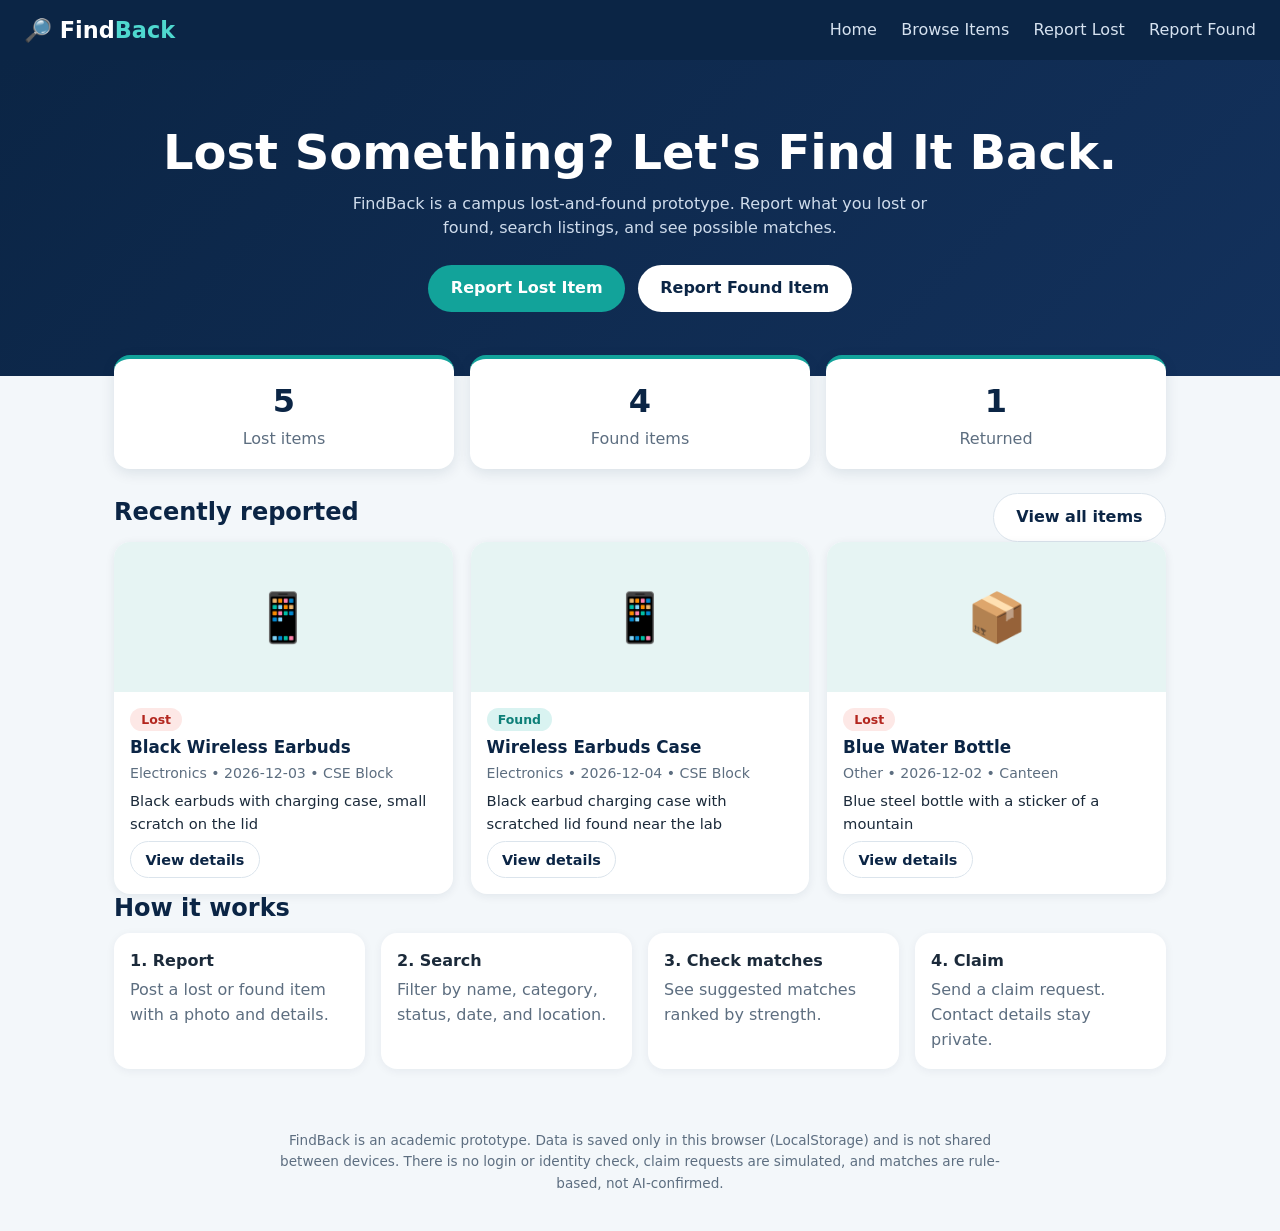
==== index.html @ 36c019fc "Add FindBack prototype" ====
<!DOCTYPE html>
<html lang="en">
<head>
<meta charset="UTF-8">
<meta name="viewport" content="width=device-width, initial-scale=1">
<title>FindBack – Campus Lost & Found</title>
<link rel="stylesheet" href="style.css">
</head>
<body>
<header class="nav">
  <a class="logo" href="#" data-view="home">🔎 Find<span>Back</span></a>
  <button id="menuBtn" aria-label="Toggle menu">☰</button>
  <nav id="menu">
    <a href="#" data-view="home">Home</a>
    <a href="#" data-view="browse">Browse Items</a>
    <a href="#" data-view="lost">Report Lost</a>
    <a href="#" data-view="found">Report Found</a>
  </nav>
</header>

<main>
  <!-- HOME -->
  <section id="home" class="view active">
    <div class="hero">
      <h1>Lost Something? Let's Find It Back.</h1>
      <p>FindBack is a campus lost-and-found prototype. Report what you lost or found, search listings, and see possible matches.</p>
      <div class="actions">
        <button class="btn primary" data-view="lost">Report Lost Item</button>
        <button class="btn light" data-view="found">Report Found Item</button>
      </div>
    </div>
    <div class="wrap">
      <div class="stats" id="stats"></div>
      <div class="head"><h2>Recently reported</h2><button class="btn ghost" data-view="browse">View all items</button></div>
      <div class="grid" id="recent"></div>
      <h2>How it works</h2>
      <div class="steps">
        <div><b>1. Report</b><p>Post a lost or found item with a photo and details.</p></div>
        <div><b>2. Search</b><p>Filter by name, category, status, date, and location.</p></div>
        <div><b>3. Check matches</b><p>See suggested matches ranked by strength.</p></div>
        <div><b>4. Claim</b><p>Send a claim request. Contact details stay private.</p></div>
      </div>
    </div>
  </section>

  <!-- BROWSE -->
  <section id="browse" class="view">
    <div class="wrap">
      <h2>Browse items</h2>
      <div class="filters">
        <input id="fq" type="search" placeholder="Search item name">
        <select id="fc"></select>
        <select id="fs">
          <option value="">All statuses</option><option>Lost</option><option>Found</option><option>Possible Match</option><option>Returned</option>
        </select>
        <input id="fd" type="date" aria-label="Date">
        <select id="fl"></select>
        <button class="btn ghost" id="clear">Clear search</button>
      </div>
      <div id="count" class="muted"></div>
      <div class="grid" id="list"></div>
      <div id="empty" class="empty" hidden>No items match your search. Try clearing a filter or <a href="#" data-view="lost">report a lost item</a>.</div>
      <div class="head"><h2>Suggested matches</h2></div>
      <p class="note">These are rule-based suggestions, not confirmed matches. Always verify before returning an item.</p>
      <div id="pairs"></div>
    </div>
  </section>

  <!-- REPORT FORM (used for both Lost and Found) -->
  <section id="report" class="view">
    <div class="wrap narrow">
      <h2 id="formTitle">Report item</h2>
      <form id="form" novalidate>
        <div id="formErr" class="alert" hidden></div>
        <label>Item name<input name="name" maxlength="60" placeholder="e.g. Black wireless earbuds"></label>
        <label>Category<select name="category"></select></label>
        <label>Description<textarea name="description" rows="3" maxlength="300" placeholder="Colour, brand, marks, contents..."></textarea></label>
        <label><span id="dateLbl">Date</span><input name="date" type="date"></label>
        <label><span id="locLbl">Location</span><select name="location"></select></label>
        <label>Item image (optional)<input name="image" type="file" accept="image/*"></label>
        <label>Contact information (email or phone, kept private)<input name="contact" placeholder="you@college.edu or 9876543210"></label>
        <div class="actions"><button class="btn primary" type="submit" id="submitBtn">Submit report</button><button class="btn ghost" type="button" data-view="browse">Cancel</button></div>
      </form>
    </div>
  </section>
</main>

<footer>
  <p>FindBack is an academic prototype. Data is saved only in this browser (LocalStorage) and is not shared between devices. There is no login or identity check, claim requests are simulated, and matches are rule-based, not AI-confirmed.</p>
</footer>

<div id="modal" class="modal"><div class="sheet"><button class="close" id="closeModal" aria-label="Close">×</button><div id="modalBody"></div></div></div>
<div id="toast" role="status"></div>
<script src="script.js"></script>
</body>
</html>
---- style.css ----
:root{--navy:#0b2545;--navy2:#13315c;--teal:#12a39a;--teal-d:#0d7f78;--bg:#f3f7fa;--line:#dbe4ec;--text:#1b2a3a;--muted:#5d6e80;--r:16px}
*{box-sizing:border-box}
body{margin:0;font-family:"Segoe UI",system-ui,-apple-system,Roboto,sans-serif;background:var(--bg);color:var(--text);line-height:1.55}
h1,h2,h3{color:var(--navy);line-height:1.2;margin:0 0 .6rem}
a{color:var(--teal-d)}
.nav{position:sticky;top:0;z-index:20;background:var(--navy);display:flex;align-items:center;justify-content:space-between;padding:.8rem 1.5rem;flex-wrap:wrap}
.logo{color:#fff;font-size:1.4rem;font-weight:700;text-decoration:none}.logo span{color:#4fd8cf}
#menu a{color:#d6e2f0;text-decoration:none;margin-left:1.2rem;padding:.3rem 0;border-bottom:2px solid transparent;transition:.2s}
#menu a:hover{color:#fff;border-color:var(--teal)}
#menuBtn{display:none;background:none;border:0;color:#fff;font-size:1.6rem;cursor:pointer}
.hero{background:linear-gradient(135deg,var(--navy),var(--navy2));color:#fff;padding:4rem 1.5rem;text-align:center}
.hero h1{color:#fff;font-size:clamp(1.8rem,5vw,3rem)}
.hero p{max-width:620px;margin:0 auto 1.5rem;color:#cfdcec}
.actions{display:flex;gap:.8rem;justify-content:center;flex-wrap:wrap}
.btn{border:0;border-radius:999px;padding:.7rem 1.4rem;font:inherit;font-weight:600;cursor:pointer;transition:.2s}
.btn:hover{transform:translateY(-2px);box-shadow:0 6px 14px rgba(11,37,69,.18)}
.btn.primary{background:var(--teal);color:#fff}.btn.primary:hover{background:var(--teal-d)}
.btn.light{background:#fff;color:var(--navy)}
.btn.ghost{background:#fff;color:var(--navy);border:1px solid var(--line)}
.btn.danger{background:#fff;color:#b3261e;border:1px solid #f0c4c0}
.btn.small{padding:.4rem .9rem;font-size:.9rem}
button:focus-visible,input:focus-visible,select:focus-visible,textarea:focus-visible{outline:3px solid #7fe3dc;outline-offset:2px}
.wrap{max-width:1100px;margin:0 auto;padding:1.5rem}.narrow{max-width:640px}
.view{display:none}.view.active{display:block}
.head{display:flex;justify-content:space-between;align-items:center;margin-top:1.5rem}
.stats{display:grid;grid-template-columns:repeat(3,1fr);gap:1rem;margin-top:-2.8rem}
.stat{background:#fff;border-radius:var(--r);padding:1.1rem;text-align:center;box-shadow:0 4px 14px rgba(11,37,69,.1);border-top:4px solid var(--teal)}
.stat b{display:block;font-size:2rem;color:var(--navy)}.stat span{color:var(--muted)}
.grid{display:grid;grid-template-columns:repeat(auto-fill,minmax(250px,1fr));gap:1.1rem}
.card{background:#fff;border-radius:var(--r);overflow:hidden;box-shadow:0 2px 10px rgba(11,37,69,.08);display:flex;flex-direction:column;transition:.2s}
.card:hover{transform:translateY(-3px);box-shadow:0 10px 22px rgba(11,37,69,.14)}
.thumb{height:150px;background:#e6f4f3;display:flex;align-items:center;justify-content:center;font-size:3rem}
.thumb img{width:100%;height:100%;object-fit:cover}
.body{padding:1rem;display:flex;flex-direction:column;gap:.35rem;flex:1}
.body h3{font-size:1.05rem;margin:0}.meta{color:var(--muted);font-size:.88rem}
.body p{margin:0;font-size:.92rem}.body .btn{margin-top:auto;align-self:flex-start}
.badge{display:inline-block;padding:.12rem .7rem;border-radius:999px;font-size:.78rem;font-weight:700;align-self:flex-start}
.lost{background:#fde8e6;color:#b3261e}.found{background:#d9f3f1;color:var(--teal-d)}
.possible-match{background:#fff1cf;color:#8a5b00}.returned{background:#dfe6ee;color:#3d4f63}
.steps{display:grid;grid-template-columns:repeat(auto-fit,minmax(200px,1fr));gap:1rem}
.steps div{background:#fff;padding:1rem;border-radius:var(--r);box-shadow:0 2px 10px rgba(11,37,69,.06)}.steps p{margin:.3rem 0 0;color:var(--muted)}
.filters{display:grid;grid-template-columns:2fr repeat(4,1fr) auto;gap:.6rem;margin-bottom:.8rem}
input,select,textarea{width:100%;padding:.6rem .8rem;border:1px solid var(--line);border-radius:10px;font:inherit;background:#fff}
form{background:#fff;padding:1.4rem;border-radius:var(--r);box-shadow:0 4px 14px rgba(11,37,69,.08)}
label{display:block;font-weight:600;margin-bottom:.9rem;font-size:.95rem}label input,label select,label textarea{margin-top:.3rem;font-weight:400}
.alert{background:#fde8e6;color:#8c1d18;padding:.7rem 1rem;border-radius:10px;margin-bottom:1rem}.alert ul{margin:0;padding-left:1.1rem}
.empty,.note{background:#fff;border:1px dashed var(--line);border-radius:var(--r);padding:1.2rem;text-align:center;color:var(--muted)}
.note{text-align:left;margin-bottom:.8rem;border-style:solid;font-size:.92rem}
.muted{color:var(--muted);margin-bottom:.6rem;font-size:.9rem}
.pair{background:#fff;border-radius:var(--r);padding:.9rem 1rem;margin-bottom:.6rem;display:flex;gap:.8rem;align-items:center;justify-content:space-between;flex-wrap:wrap;box-shadow:0 2px 8px rgba(11,37,69,.06)}
.strength{font-weight:700;color:var(--navy)}
.modal{position:fixed;inset:0;background:rgba(11,37,69,.55);display:none;align-items:center;justify-content:center;padding:1rem;z-index:50}
.modal.open{display:flex}
.sheet{background:#fff;border-radius:var(--r);max-width:620px;width:100%;max-height:90vh;overflow:auto;padding:1.4rem;position:relative}
.close{position:absolute;right:.8rem;top:.4rem;background:none;border:0;font-size:2rem;cursor:pointer;color:var(--muted)}
.detail-img{height:200px;border-radius:12px;overflow:hidden;background:#e6f4f3;display:flex;align-items:center;justify-content:center;font-size:4rem;margin-bottom:.8rem}.detail-img img{width:100%;height:100%;object-fit:cover}
dl{display:grid;grid-template-columns:110px 1fr;gap:.3rem .8rem;margin:.8rem 0}dt{font-weight:600;color:var(--muted)}dd{margin:0}
.box{background:var(--bg);border-radius:12px;padding:.9rem;margin-top:.9rem}.box h4{margin:0 0 .5rem;color:var(--navy)}
.row{display:flex;gap:.5rem;flex-wrap:wrap;align-items:center}.row select{width:auto}
#toast{position:fixed;bottom:1.2rem;left:50%;transform:translate(-50%,20px);background:var(--navy);color:#fff;padding:.7rem 1.2rem;border-radius:999px;opacity:0;pointer-events:none;transition:.3s;z-index:99;max-width:90vw}
#toast.show{opacity:1;transform:translate(-50%,0)}#toast.err{background:#b3261e}
footer{text-align:center;color:var(--muted);font-size:.85rem;padding:1.5rem;max-width:800px;margin:0 auto}
@media(max-width:800px){.filters{grid-template-columns:1fr 1fr}.filters #fq,.filters #clear{grid-column:1/-1}.stats{margin-top:-2rem}}
@media(max-width:640px){#menuBtn{display:block}#menu{display:none;width:100%;flex-direction:column;padding-top:.6rem}#menu.open{display:flex}#menu a{margin:0;padding:.6rem 0}.stats{gap:.5rem}.stat b{font-size:1.5rem}dl{grid-template-columns:1fr}}
@media(prefers-reduced-motion:reduce){*{transition:none!important}}
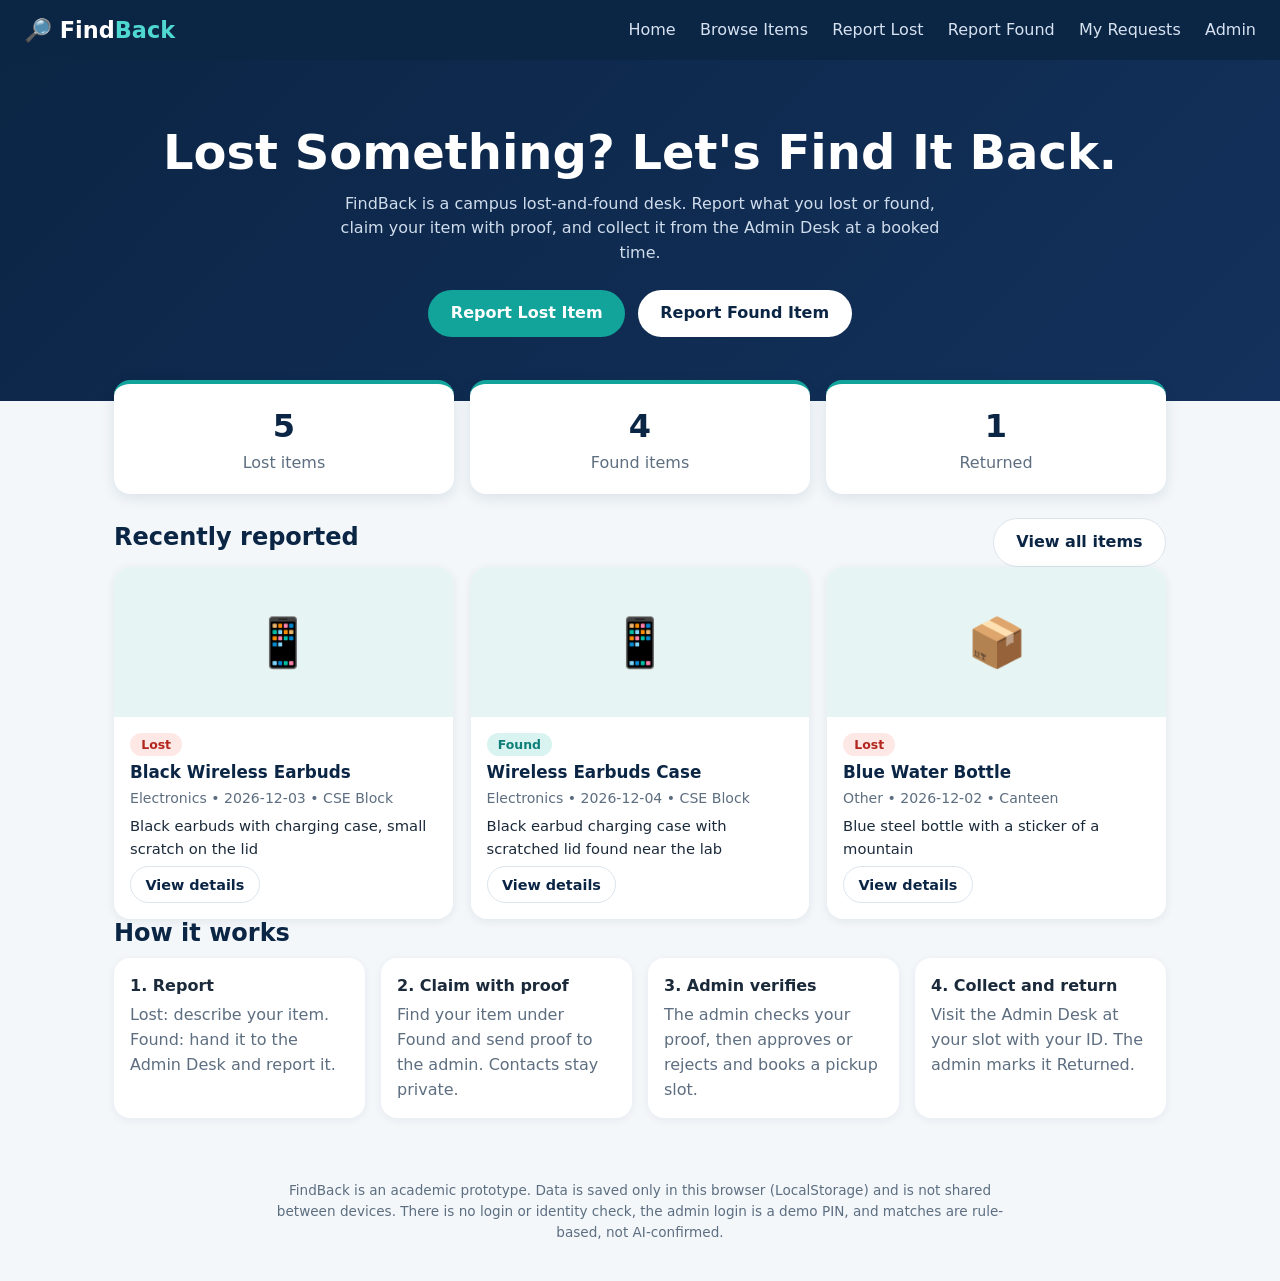
==== commit 57744d74: "Add files via upload" ====
--- a/index.html
+++ b/index.html
@@ -15,6 +15,8 @@
     <a href="#" data-view="browse">Browse Items</a>
     <a href="#" data-view="lost">Report Lost</a>
     <a href="#" data-view="found">Report Found</a>
+    <a href="#" data-view="requests">My Requests</a>
+    <a href="#" data-view="admin">Admin</a>
   </nav>
 </header>
 
@@ -23,7 +25,7 @@
   <section id="home" class="view active">
     <div class="hero">
       <h1>Lost Something? Let's Find It Back.</h1>
-      <p>FindBack is a campus lost-and-found prototype. Report what you lost or found, search listings, and see possible matches.</p>
+      <p>FindBack is a campus lost-and-found desk. Report what you lost or found, claim your item with proof, and collect it from the Admin Desk at a booked time.</p>
       <div class="actions">
         <button class="btn primary" data-view="lost">Report Lost Item</button>
         <button class="btn light" data-view="found">Report Found Item</button>
@@ -35,10 +37,10 @@
       <div class="grid" id="recent"></div>
       <h2>How it works</h2>
       <div class="steps">
-        <div><b>1. Report</b><p>Post a lost or found item with a photo and details.</p></div>
-        <div><b>2. Search</b><p>Filter by name, category, status, date, and location.</p></div>
-        <div><b>3. Check matches</b><p>See suggested matches ranked by strength.</p></div>
-        <div><b>4. Claim</b><p>Send a claim request. Contact details stay private.</p></div>
+        <div><b>1. Report</b><p>Lost: describe your item. Found: hand it to the Admin Desk and report it.</p></div>
+        <div><b>2. Claim with proof</b><p>Find your item under Found and send proof to the admin. Contacts stay private.</p></div>
+        <div><b>3. Admin verifies</b><p>The admin checks your proof, then approves or rejects and books a pickup slot.</p></div>
+        <div><b>4. Collect and return</b><p>Visit the Admin Desk at your slot with your ID. The admin marks it Returned.</p></div>
       </div>
     </div>
   </section>
@@ -51,13 +53,13 @@
         <input id="fq" type="search" placeholder="Search item name">
         <select id="fc"></select>
         <select id="fs">
-          <option value="">All statuses</option><option>Lost</option><option>Found</option><option>Possible Match</option><option>Returned</option>
+          <option value="">All statuses</option><option>Lost</option><option>Found</option><option>Claim Pending</option><option>Ready for Pickup</option><option>Returned</option>
         </select>
-        <input id="fd" type="date" aria-label="Date">
+        <label class="dl">Filter by date<input id="fd" type="date"></label>
         <select id="fl"></select>
         <button class="btn ghost" id="clear">Clear search</button>
       </div>
-      <div id="count" class="muted"></div>
+      <div class="row"><span id="count" class="muted"></span><button class="btn ghost small" id="clearSamples" hidden>Remove sample reports</button></div>
       <div class="grid" id="list"></div>
       <div id="empty" class="empty" hidden>No items match your search. Try clearing a filter or <a href="#" data-view="lost">report a lost item</a>.</div>
       <div class="head"><h2>Suggested matches</h2></div>
@@ -72,21 +74,25 @@
       <h2 id="formTitle">Report item</h2>
       <form id="form" novalidate>
         <div id="formErr" class="alert" hidden></div>
+        <p id="formNote" class="note"></p>
         <label>Item name<input name="name" maxlength="60" placeholder="e.g. Black wireless earbuds"></label>
         <label>Category<select name="category"></select></label>
-        <label>Description<textarea name="description" rows="3" maxlength="300" placeholder="Colour, brand, marks, contents..."></textarea></label>
+        <label>Description (optional)<textarea name="description" rows="3" maxlength="300" placeholder="Colour, brand, marks, contents..."></textarea></label>
         <label><span id="dateLbl">Date</span><input name="date" type="date"></label>
         <label><span id="locLbl">Location</span><select name="location"></select></label>
         <label>Item image (optional)<input name="image" type="file" accept="image/*"></label>
-        <label>Contact information (email or phone, kept private)<input name="contact" placeholder="you@college.edu or 9876543210"></label>
+        <label>Your phone or email (private, never shown on the site)<input name="contact" placeholder="you@college.edu or 9876543210"></label>
         <div class="actions"><button class="btn primary" type="submit" id="submitBtn">Submit report</button><button class="btn ghost" type="button" data-view="browse">Cancel</button></div>
       </form>
     </div>
   </section>
+<section id="requests" class="view"><div class="wrap narrow"><h2>My requests</h2>
+    <p class="note">After you claim an item, the admin checks your proof and books a pickup slot at the Admin Desk. Bring your college ID.</p><div id="reqList"></div></div></section>
+  <section id="admin" class="view"><div class="wrap narrow"><h2>Admin desk</h2><div id="adminBox"></div></div></section>
 </main>
 
 <footer>
-  <p>FindBack is an academic prototype. Data is saved only in this browser (LocalStorage) and is not shared between devices. There is no login or identity check, claim requests are simulated, and matches are rule-based, not AI-confirmed.</p>
+  <p>FindBack is an academic prototype. Data is saved only in this browser (LocalStorage) and is not shared between devices. There is no login or identity check, the admin login is a demo PIN, and matches are rule-based, not AI-confirmed.</p>
 </footer>
 
 <div id="modal" class="modal"><div class="sheet"><button class="close" id="closeModal" aria-label="Close">×</button><div id="modalBody"></div></div></div>
--- a/style.css
+++ b/style.css
@@ -39,10 +39,12 @@
 .possible-match{background:#fff1cf;color:#8a5b00}.returned{background:#dfe6ee;color:#3d4f63}
 .steps{display:grid;grid-template-columns:repeat(auto-fit,minmax(200px,1fr));gap:1rem}
 .steps div{background:#fff;padding:1rem;border-radius:var(--r);box-shadow:0 2px 10px rgba(11,37,69,.06)}.steps p{margin:.3rem 0 0;color:var(--muted)}
-.filters{display:grid;grid-template-columns:2fr repeat(4,1fr) auto;gap:.6rem;margin-bottom:.8rem}
+.filters{display:grid;grid-template-columns:2fr repeat(4,1fr) auto;gap:.6rem;margin-bottom:.8rem;align-items:end}
+.filters .dl{margin:0;font-size:.75rem;font-weight:400;color:var(--muted)}.filters .dl input{margin-top:.15rem;min-height:2.6rem;font-size:.9rem;color:var(--text)}
 input,select,textarea{width:100%;padding:.6rem .8rem;border:1px solid var(--line);border-radius:10px;font:inherit;background:#fff}
 form{background:#fff;padding:1.4rem;border-radius:var(--r);box-shadow:0 4px 14px rgba(11,37,69,.08)}
 label{display:block;font-weight:600;margin-bottom:.9rem;font-size:.95rem}label input,label select,label textarea{margin-top:.3rem;font-weight:400}
+.check{display:flex;gap:.5rem;align-items:flex-start;font-weight:400}.check input{width:auto;margin:.25rem 0 0}
 .alert{background:#fde8e6;color:#8c1d18;padding:.7rem 1rem;border-radius:10px;margin-bottom:1rem}.alert ul{margin:0;padding-left:1.1rem}
 .empty,.note{background:#fff;border:1px dashed var(--line);border-radius:var(--r);padding:1.2rem;text-align:center;color:var(--muted)}
 .note{text-align:left;margin-bottom:.8rem;border-style:solid;font-size:.92rem}
@@ -60,6 +62,9 @@
 #toast{position:fixed;bottom:1.2rem;left:50%;transform:translate(-50%,20px);background:var(--navy);color:#fff;padding:.7rem 1.2rem;border-radius:999px;opacity:0;pointer-events:none;transition:.3s;z-index:99;max-width:90vw}
 #toast.show{opacity:1;transform:translate(-50%,0)}#toast.err{background:#b3261e}
 footer{text-align:center;color:var(--muted);font-size:.85rem;padding:1.5rem;max-width:800px;margin:0 auto}
-@media(max-width:800px){.filters{grid-template-columns:1fr 1fr}.filters #fq,.filters #clear{grid-column:1/-1}.stats{margin-top:-2rem}}
+@media(max-width:800px){.filters select,.filters input{font-size:.88rem;padding:.6rem .5rem}.filters{grid-template-columns:1fr 1fr}.filters #fq,.filters #clear{grid-column:1/-1}.stats{margin-top:-2rem}}
 @media(max-width:640px){#menuBtn{display:block}#menu{display:none;width:100%;flex-direction:column;padding-top:.6rem}#menu.open{display:flex}#menu a{margin:0;padding:.6rem 0}.stats{gap:.5rem}.stat b{font-size:1.5rem}dl{grid-template-columns:1fr}}
 @media(prefers-reduced-motion:reduce){*{transition:none!important}}
+
+.under-review,.claim-pending{background:#fff1cf;color:#8a5b00}.approved,.ready-for-pickup{background:#d9f3f1;color:var(--teal-d)}.rejected{background:#fde8e6;color:#b3261e}
+.box h3{margin:.8rem 0 .4rem}
